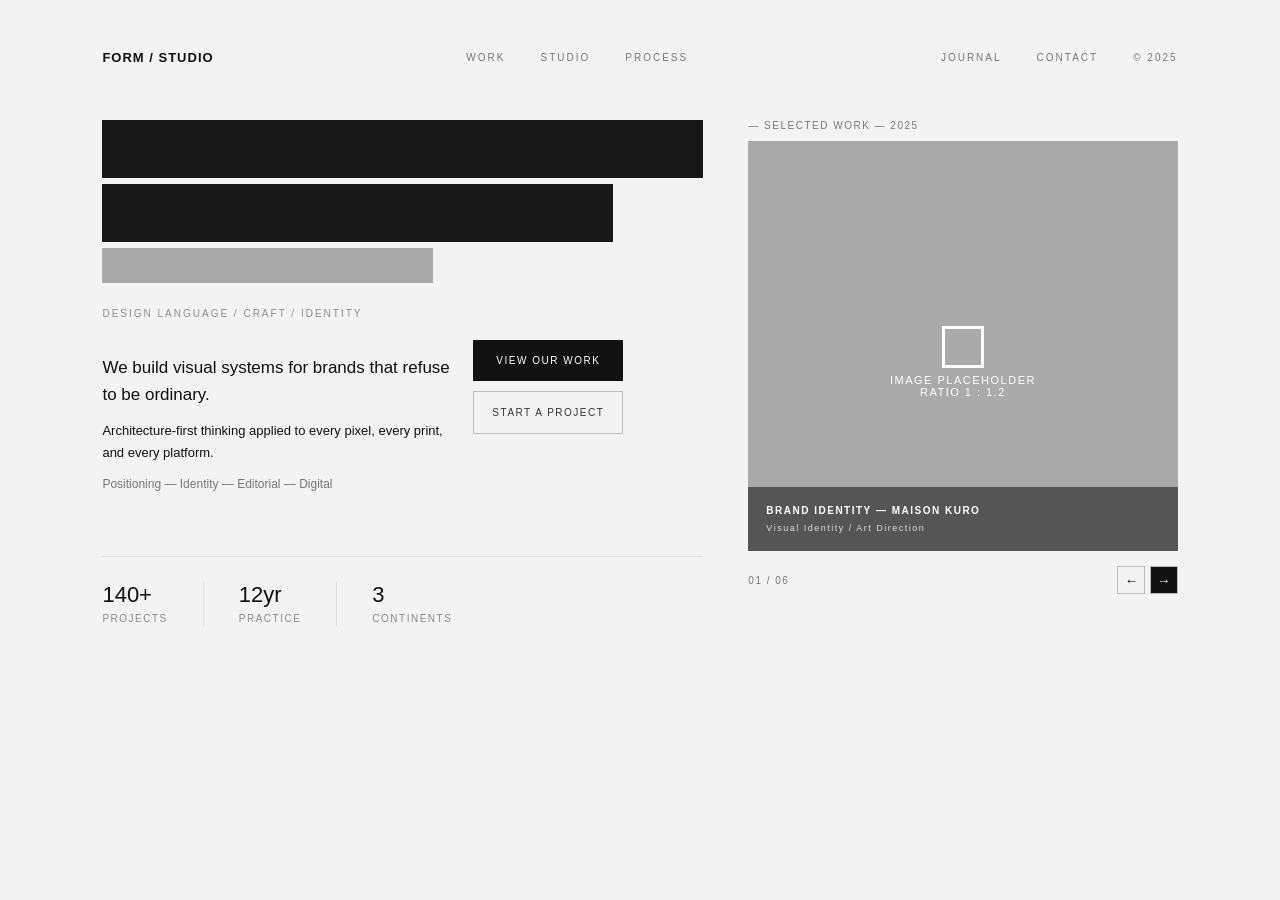
==== AssinmentOne/index.html @ 47896d10 "assignment one" ====
<!DOCTYPE html>
<html lang="en">
<head>
  <meta charset="UTF-8">
  <meta name="viewport" content="width=device-width, initial-scale=1.0">
  <title>Form Studio Layout</title>
  <link rel="stylesheet" href="style.css">
</head>
<body>

  <nav class="navbar">
    <div class="logo">FORM / STUDIO</div>

    <ul class="nav-links">
      <li><a href="#">Work</a></li>
      <li><a href="#">Studio</a></li>
      <li><a href="#">Process</a></li>
    </ul>

    <ul class="nav-links right">
      <li><a href="#">Journal</a></li>
      <li><a href="#">Contact</a></li>
      <li>© 2025</li>
    </ul>
  </nav>

  <main class="hero">

    <section class="hero-left">
      <div class="black-line large"></div>
      <div class="black-line medium"></div>
      <div class="grey-line"></div>

      <p class="label">Design Language / Craft / Identity</p>

      <h1>We build visual systems for brands that refuse to be ordinary.</h1>

      <p class="support-text">
        Architecture-first thinking applied to every pixel, every print,
        and every platform.
      </p>

      <p class="small-text">
        Positioning — Identity — Editorial — Digital
      </p>

      <div class="buttons">
        <a href="#" class="btn dark">View Our Work</a>
        <a href="#" class="btn light">Start a Project</a>
      </div>

      <div class="stats">
        <div>
          <strong>140+</strong>
          <span>Projects</span>
        </div>

        <div>
          <strong>12yr</strong>
          <span>Practice</span>
        </div>

        <div>
          <strong>3</strong>
          <span>Continents</span>
        </div>
      </div>
    </section>

    <section class="hero-right">
      <p class="selected">— Selected Work — 2025</p>

      <div class="image-placeholder">
        <div class="square"></div>
        <p>Image Placeholder<br>Ratio 1 : 1.2</p>

        <div class="caption">
          <strong>Brand Identity — Maison Kuro</strong>
          <span>Visual Identity / Art Direction</span>
        </div>
      </div>

      <div class="slider-info">
        <span>01 / 06</span>
        <div>
          <button>←</button>
          <button class="active">→</button>
        </div>
      </div>
    </section>

  </main>

</body>
</html>
---- AssinmentOne/style.css ----
* {
  margin: 0;
  padding: 0;
  box-sizing: border-box;
}

body {
  background: #f3f3f3;
  color: #111;
  font-family: Arial, Helvetica, sans-serif;
}

.navbar {
  width: 84%;
  margin: 50px auto 0;
  display: flex;
  align-items: center;
  justify-content: space-between;
}

.logo {
  font-size: 13px;
  letter-spacing: 1px;
  font-weight: bold;
}

.nav-links {
  display: flex;
  list-style: none;
  gap: 35px;
}

.nav-links a,
.nav-links li {
  text-decoration: none;
  color: #777;
  font-size: 10px;
  text-transform: uppercase;
  letter-spacing: 2px;
}

.hero {
  width: 84%;
  margin: 55px auto;
  display: flex;
  gap: 45px;
}

.hero-left {
  width: 56%;
  position: relative;
}

.hero-right {
  width: 40%;
}

.black-line {
  background: #171717;
  height: 58px;
  margin-bottom: 6px;
}

.large {
  width: 100%;
}

.medium {
  width: 85%;
}

.grey-line {
  width: 55%;
  height: 35px;
  background: #aaa;
  margin-bottom: 25px;
}

.label {
  color: #8d8d8d;
  font-size: 10px;
  letter-spacing: 2px;
  text-transform: uppercase;
  margin-bottom: 35px;
}

h1 {
  max-width: 360px;
  font-size: 17px;
  line-height: 1.6;
  font-weight: normal;
  margin-bottom: 12px;
}

.support-text {
  max-width: 350px;
  font-size: 13px;
  line-height: 1.7;
  margin-bottom: 12px;
}

.small-text {
  color: #777;
  font-size: 12px;
}

.buttons {
  position: absolute;
  top: 220px;
  right: 80px;
  display: flex;
  flex-direction: column;
  gap: 10px;
}

.btn {
  width: 150px;
  padding: 15px;
  text-align: center;
  text-decoration: none;
  font-size: 10px;
  text-transform: uppercase;
  letter-spacing: 1.5px;
}

.dark {
  background: #111;
  color: white;
}

.light {
  border: 1px solid #bbb;
  color: #333;
  background: transparent;
}

.stats {
  border-top: 1px solid #ddd;
  margin-top: 65px;
  padding-top: 25px;
  display: flex;
  gap: 35px;
}

.stats div {
  border-right: 1px solid #ddd;
  padding-right: 35px;
}

.stats div:last-child {
  border-right: none;
}

.stats strong {
  display: block;
  font-size: 22px;
  font-weight: normal;
}

.stats span {
  color: #888;
  font-size: 10px;
  letter-spacing: 1.5px;
  text-transform: uppercase;
}

.selected {
  font-size: 10px;
  color: #777;
  letter-spacing: 1.5px;
  text-transform: uppercase;
  margin-bottom: 10px;
}

.image-placeholder {
  height: 410px;
  background: #aaa;
  position: relative;
  display: flex;
  align-items: center;
  justify-content: center;
  text-align: center;
  color: white;
  text-transform: uppercase;
  font-size: 11px;
  letter-spacing: 1.5px;
}

.square {
  width: 42px;
  height: 42px;
  border: 3px solid white;
  position: absolute;
  top: 45%;
}

.image-placeholder p {
  margin-top: 80px;
}

.caption {
  position: absolute;
  bottom: 0;
  left: 0;
  width: 100%;
  background: #555;
  padding: 18px;
  text-align: left;
}

.caption strong {
  display: block;
  font-size: 10px;
  letter-spacing: 1.5px;
}

.caption span {
  display: block;
  margin-top: 7px;
  font-size: 9px;
  color: #ddd;
  text-transform: none;
}

.slider-info {
  margin-top: 15px;
  display: flex;
  justify-content: space-between;
  align-items: center;
  color: #777;
  font-size: 10px;
  letter-spacing: 1.5px;
}

.slider-info button {
  width: 28px;
  height: 28px;
  border: 1px solid #bbb;
  background: transparent;
}

.slider-info .active {
  background: #111;
  color: white;
}

@media (max-width: 800px) {
  .navbar,
  .hero {
    width: 90%;
  }

  .hero {
    flex-direction: column;
  }

  .hero-left,
  .hero-right {
    width: 100%;
  }

  .buttons {
    position: static;
    margin-top: 25px;
  }

  .nav-links {
    display: none;
  }
}
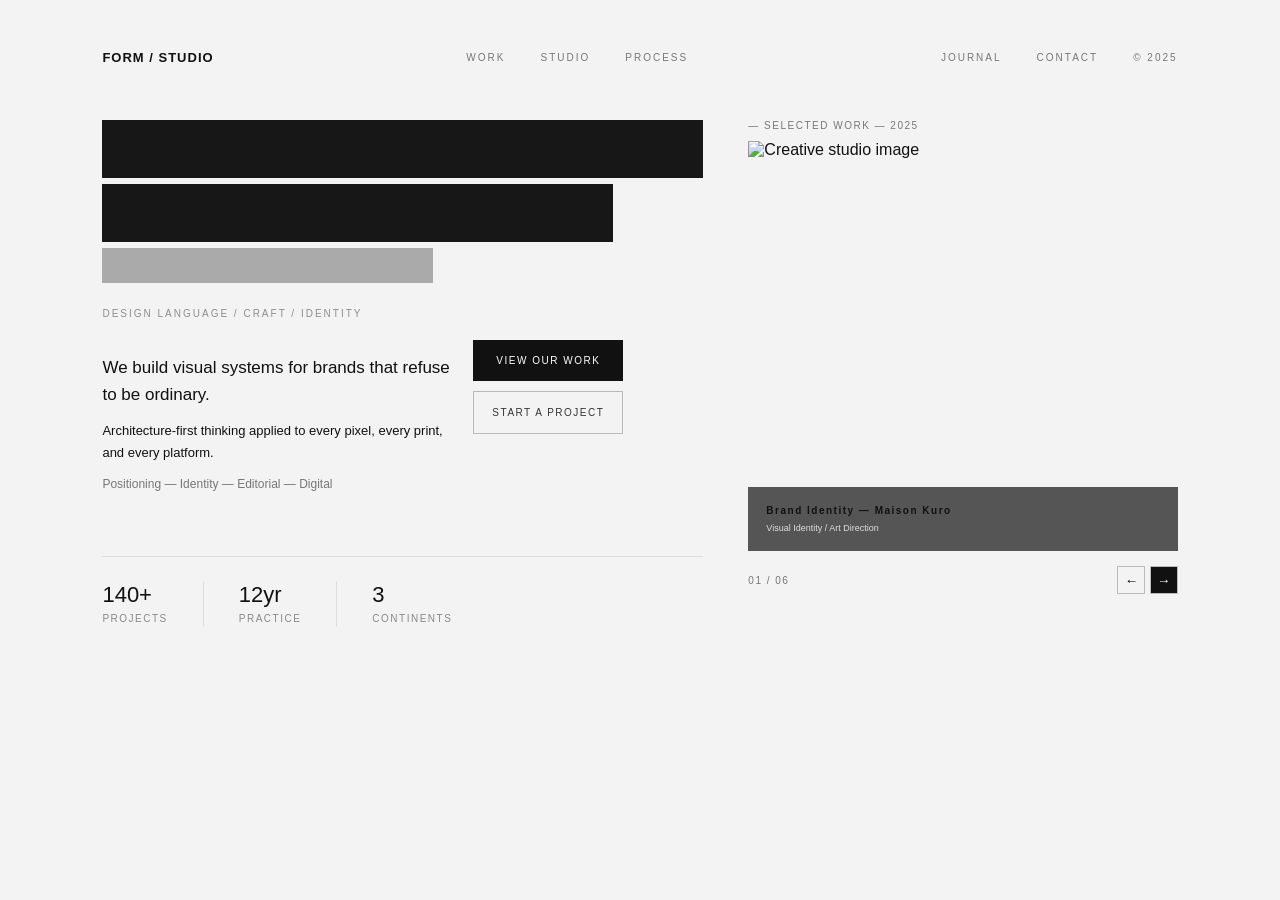
==== commit 40abfa8e: "fixed the image sqaure bug" ====
--- a/AssinmentOne/index.html
+++ b/AssinmentOne/index.html
@@ -70,15 +70,19 @@
     <section class="hero-right">
       <p class="selected">— Selected Work — 2025</p>
 
-      <div class="image-placeholder">
-        <div class="square"></div>
-        <p>Image Placeholder<br>Ratio 1 : 1.2</p>
+<div class="image-placeholder">
 
-        <div class="caption">
-          <strong>Brand Identity — Maison Kuro</strong>
-          <span>Visual Identity / Art Direction</span>
-        </div>
-      </div>
+  <img 
+    src="https://images.unsplash.com/photo-1516321318423-f06f85e504b3?q=80&w=1200&auto=format&fit=crop"
+    alt="Creative studio image"
+  >
+
+  <div class="caption">
+    <strong>Brand Identity — Maison Kuro</strong>
+    <span>Visual Identity / Art Direction</span>
+  </div>
+
+</div>
 
       <div class="slider-info">
         <span>01 / 06</span>
--- a/AssinmentOne/style.css
+++ b/AssinmentOne/style.css
@@ -174,24 +174,15 @@
 
 .image-placeholder {
   height: 410px;
-  background: #aaa;
   position: relative;
-  display: flex;
-  align-items: center;
-  justify-content: center;
-  text-align: center;
-  color: white;
-  text-transform: uppercase;
-  font-size: 11px;
-  letter-spacing: 1.5px;
-}
-
-.square {
-  width: 42px;
-  height: 42px;
-  border: 3px solid white;
-  position: absolute;
-  top: 45%;
+  overflow: hidden;
+}
+
+.image-placeholder img {
+  width: 100%;
+  height: 100%;
+  object-fit: cover;
+  display: block;
 }
 
 .image-placeholder p {
